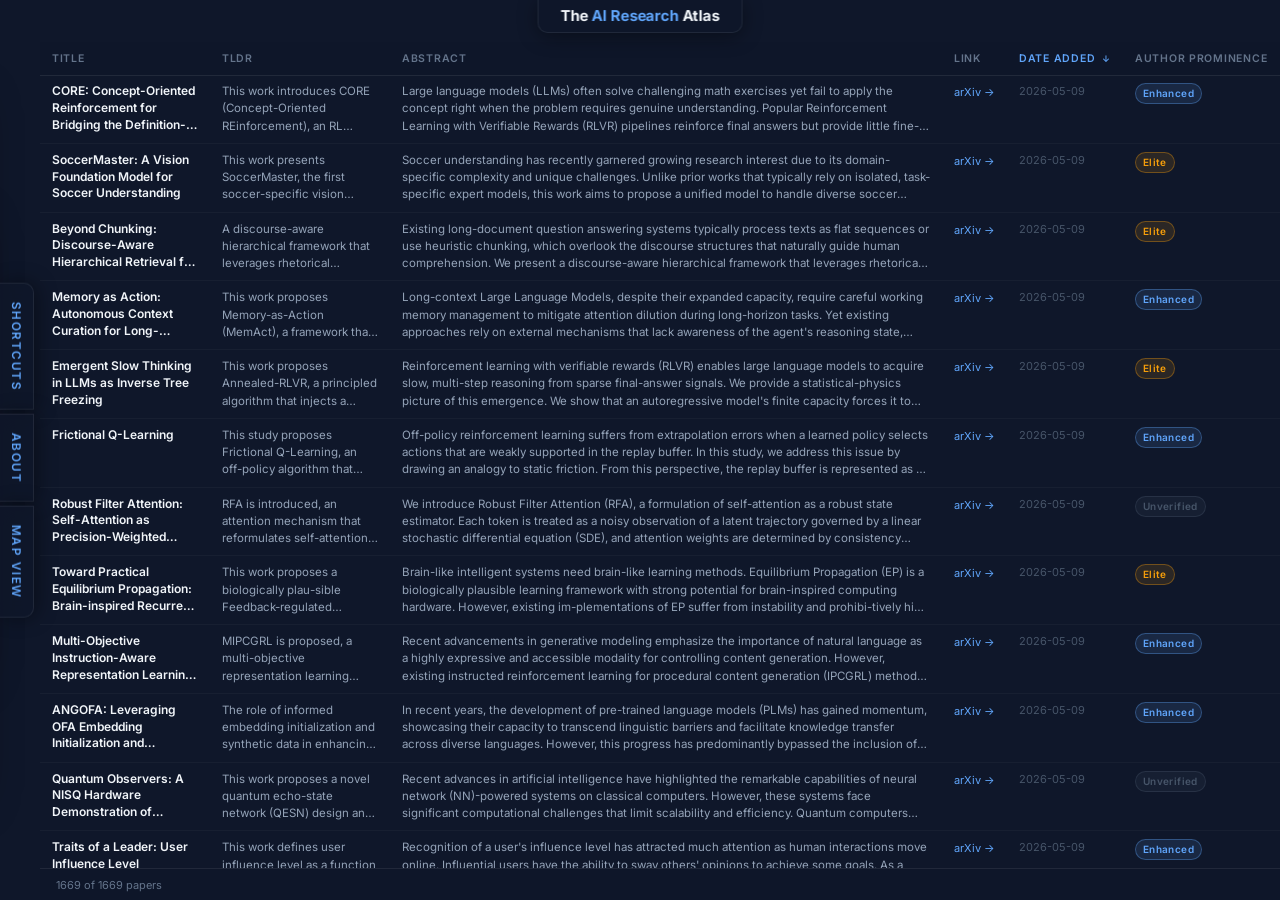
==== grid.html @ c423aacc "Deploying to gh-pages from @ LeeFischman/ai-research-atlas-staging@b71862df0dc58ca55f2f5454bf98591a2" ====
<!DOCTYPE html>
<html lang="en">
<head>
<meta charset="UTF-8">
<meta name="viewport" content="width=device-width,initial-scale=1.0">
<title>AI Research Atlas — Grid View</title>
<!-- Google tag (gtag.js) -->
<script async src="https://www.googletagmanager.com/gtag/js?id=G-6LKWKT8838"></script>
<script>window.dataLayer=window.dataLayer||[];function gtag(){dataLayer.push(arguments);}gtag('js',new Date());gtag('config','G-6LKWKT8838');</script>
<link rel="preconnect" href="https://fonts.googleapis.com">
<link rel="preconnect" href="https://fonts.gstatic.com" crossorigin>
<link href="https://fonts.googleapis.com/css2?family=Inter:wght@400;500;600;700&display=swap" rel="stylesheet">
<style>
  :root {
    --arm-font:'Inter',system-ui,-apple-system,sans-serif;
    --arm-accent:#60a5fa;
    --arm-accent-dim:rgba(96,165,250,0.12);
    --arm-border:rgba(255,255,255,0.08);
    --arm-muted:#94a3b8;
    --arm-bg:rgba(15,23,42,0.92);
    --arm-panel-w:300px;
  }
  *,*::before,*::after { box-sizing:border-box; }
  html,body { margin:0; padding:0; height:100%; background:#0f172a; color:#e2e8f0; font-family:var(--arm-font); }

  /* ── Title bar ─────────────────────────────────────────────────────── */
  #arm-title-bar {
    position:fixed; top:0; left:50%; transform:translateX(-50%);
    z-index:1000000;
    background:rgba(15,23,42,0.92); backdrop-filter:blur(10px); -webkit-backdrop-filter:blur(10px);
    border:1px solid var(--arm-border); border-top:none;
    border-radius:0 0 10px 10px;
    padding:6px 22px;
    font-family:var(--arm-font); font-size:15px; font-weight:700;
    color:#f1f5f9; letter-spacing:-0.01em; line-height:1.3;
    white-space:nowrap; user-select:none;
    box-shadow:0 3px 20px rgba(0,0,0,0.4);
  }
  #arm-title-bar span { color:var(--arm-accent); }

  /* ── Tab strip ─────────────────────────────────────────────────────── */
  #arm-tab-strip {
    position:fixed; left:0; top:50%; transform:translateY(-50%);
    z-index:1000000; display:flex; flex-direction:column; gap:4px;
  }
  .arm-tab {
    display:flex; align-items:center; justify-content:center;
    writing-mode:vertical-rl; text-orientation:mixed;
    background:rgba(15,23,42,0.90); backdrop-filter:blur(10px); -webkit-backdrop-filter:blur(10px);
    color:var(--arm-accent); border:1px solid var(--arm-border); border-left:none;
    padding:18px 9px; cursor:pointer;
    font-family:var(--arm-font); font-weight:600; font-size:12px;
    letter-spacing:0.12em; text-transform:uppercase;
    box-shadow:3px 0 20px rgba(0,0,0,0.4);
    transition:background 0.2s,color 0.2s,box-shadow 0.2s; user-select:none;
  }
  #arm-shortcuts-tab { border-radius:0 10px 0 0; }
  #arm-about-tab     { border-radius:0; }
  #arm-atlas-tab     { border-radius:0 0 10px 0; }
  .arm-tab:hover     { background:rgba(30,41,59,0.95); color:#93c5fd; box-shadow:4px 0 24px rgba(96,165,250,0.2); }
  .arm-tab.arm-active { background:rgba(30,41,59,0.98); color:#93c5fd; }

  /* ── Panel chrome ──────────────────────────────────────────────────── */
  .arm-panel {
    position:fixed; left:0; top:50%;
    transform:translateY(-50%) translateX(-110%);
    z-index:999999; width:var(--arm-panel-w); max-height:88vh;
    display:flex; flex-direction:column;
    background:var(--arm-bg); backdrop-filter:blur(10px); -webkit-backdrop-filter:blur(10px);
    border:1px solid var(--arm-border); border-left:none; border-radius:0 16px 16px 0;
    box-shadow:6px 0 40px rgba(0,0,0,0.6),inset 1px 0 0 rgba(255,255,255,0.04);
    font-family:var(--arm-font); font-size:13px; color:#e2e8f0; line-height:1.65;
    transition:transform 0.32s cubic-bezier(0.4,0,0.2,1); overflow:hidden;
  }
  .arm-panel.arm-open { transform:translateY(-50%) translateX(0); }
  .arm-body { overflow-y:auto; overflow-x:hidden; padding:22px 20px 16px; flex:1; scrollbar-width:thin; scrollbar-color:#334155 transparent; }
  .arm-body::-webkit-scrollbar { width:4px; }
  .arm-body::-webkit-scrollbar-thumb { background:#334155; border-radius:4px; }
  .arm-header { display:flex; justify-content:space-between; align-items:flex-start; margin-bottom:4px; }
  .arm-title  { font-size:15px; font-weight:700; color:#f1f5f9; letter-spacing:-0.01em; line-height:1.3; margin:0; }
  .arm-title span { color:var(--arm-accent); }
  .arm-close  { background:none; border:none; color:var(--arm-muted); cursor:pointer; font-size:17px; line-height:1; padding:2px 4px; border-radius:4px; transition:color 0.15s,background 0.15s; flex-shrink:0; margin-left:8px; }
  .arm-close:hover { color:#f1f5f9; background:rgba(255,255,255,0.07); }
  .arm-byline { font-size:12px; color:var(--arm-muted); margin-bottom:16px; }
  .arm-byline a { color:var(--arm-accent); text-decoration:none; font-weight:500; }
  .arm-byline a:hover { color:#93c5fd; text-decoration:underline; }
  .arm-divider { border:none; border-top:1px solid var(--arm-border); margin:14px 0; }
  .arm-section { font-size:10px; font-weight:600; text-transform:uppercase; letter-spacing:0.1em; color:#475569; margin:0 0 8px; }
  .arm-p { color:#94a3b8; margin:0 0 10px; font-size:12.5px; }
  .arm-p a { color:var(--arm-accent); text-decoration:none; }
  .arm-p a:hover { color:#93c5fd; text-decoration:underline; }
  .arm-book { display:flex; align-items:center; gap:10px; background:rgba(255,255,255,0.03); border:1px solid var(--arm-border); border-radius:8px; padding:10px 12px; text-decoration:none; transition:background 0.2s,border-color 0.2s; margin-bottom:8px; }
  .arm-book:hover { background:rgba(96,165,250,0.07); border-color:rgba(96,165,250,0.3); }
  .arm-book-icon { font-size:22px; flex-shrink:0; }
  .arm-book-text { display:flex; flex-direction:column; }
  .arm-book-title { font-size:12px; font-weight:600; color:#e2e8f0; line-height:1.3; margin-bottom:2px; }
  .arm-book-sub { font-size:11px; color:var(--arm-accent); }
  .arm-footer { padding:10px 20px 14px; border-top:1px solid var(--arm-border); display:flex; align-items:center; gap:7px; flex-shrink:0; }
  .arm-status-dot { width:7px; height:7px; border-radius:50%; background:#22c55e; box-shadow:0 0 6px rgba(34,197,94,0.7); flex-shrink:0; animation:arm-pulse 2.5s ease-in-out infinite; }
  @keyframes arm-pulse { 0%,100%{opacity:1;}50%{opacity:0.35;} }
  .arm-status-text { font-size:11px; color:#475569; font-family:var(--arm-font); }
  .arm-status-text strong { color:#64748b; font-weight:500; }
  .arm-sc-intro { font-size:12.5px; color:#94a3b8; margin:0 0 14px; line-height:1.5; }
  .arm-tile {
    display:flex; align-items:center; gap:11px;
    background:rgba(255,255,255,0.03); border:1px solid var(--arm-border);
    border-radius:8px; padding:10px 12px; text-decoration:none;
    transition:background 0.2s,border-color 0.2s; margin-bottom:7px; cursor:pointer;
  }
  .arm-tile:hover { background:rgba(96,165,250,0.07); border-color:rgba(96,165,250,0.3); }
  .arm-tile:hover .arm-tile-label { color:#e2e8f0; }
  .arm-tile.arm-tile-active { background:rgba(96,165,250,0.12); border-color:rgba(96,165,250,0.4); }
  .arm-tile.arm-tile-active .arm-tile-label { color:#93c5fd; }
  .arm-tile-icon { flex-shrink:0; width:18px; height:18px; color:#64748b; display:flex; align-items:center; justify-content:center; }
  .arm-tile-text { display:flex; flex-direction:column; gap:1px; }
  .arm-tile-label { font-size:12px; font-weight:600; color:#cbd5e1; line-height:1.3; transition:color 0.15s; }
  .arm-tile-sub   { font-size:11px; color:#64748b; line-height:1.3; }

  /* ── Filter popup ──────────────────────────────────────────────────── */
  #arm-filter-popup {
    position:fixed;
    z-index:1000001;
    background:rgba(15,23,42,0.97); backdrop-filter:blur(12px); -webkit-backdrop-filter:blur(12px);
    border:1px solid var(--arm-border); border-radius:12px;
    padding:14px 16px 10px; min-width:210px;
    box-shadow:4px 8px 32px rgba(0,0,0,0.7);
    font-family:var(--arm-font);
    display:none;
    transition:none;
  }
  #arm-filter-popup .fp-title {
    font-size:10px; font-weight:600; text-transform:uppercase;
    letter-spacing:0.09em; color:#475569; margin-bottom:10px;
    padding-right:20px;
  }
  .fp-close {
    position:absolute; top:8px; right:10px;
    background:none; border:none; color:#475569; cursor:pointer;
    font-size:16px; padding:2px 4px; line-height:1; border-radius:4px;
    transition:color 0.15s;
  }
  .fp-close:hover { color:#94a3b8; }
  .fp-btn {
    display:block; width:100%; text-align:left;
    background:rgba(255,255,255,0.04); border:1px solid var(--arm-border);
    border-radius:6px; padding:7px 10px; margin-bottom:5px;
    color:#cbd5e1; font-size:12px; font-weight:500; cursor:pointer;
    font-family:var(--arm-font); transition:background 0.15s,border-color 0.15s;
  }
  .fp-btn:hover { background:rgba(96,165,250,0.10); border-color:rgba(96,165,250,0.3); color:#e2e8f0; }
  .fp-btn.fp-active { background:rgba(96,165,250,0.15); border-color:rgba(96,165,250,0.5); color:#93c5fd; }
  .fp-clear { color:#475569; border-color:rgba(71,85,105,0.25); margin-top:8px; font-size:11px; }
  .fp-clear:hover { color:#94a3b8; background:rgba(255,255,255,0.04); }

  /* ── Grid / table ──────────────────────────────────────────────────── */
  #grid-wrap {
    position:fixed; top:42px; left:40px; right:0; bottom:32px;
    overflow:auto;
    scrollbar-width:thin; scrollbar-color:#334155 transparent;
  }
  #grid-wrap::-webkit-scrollbar { width:6px; height:6px; }
  #grid-wrap::-webkit-scrollbar-thumb { background:#334155; border-radius:4px; }

  #grid-table { width:100%; border-collapse:collapse; font-size:12px; color:#cbd5e1; }

  #grid-table thead tr {
    background:rgba(15,23,42,0.99);
    position:sticky; top:0; z-index:10;
    box-shadow:0 1px 0 var(--arm-border);
  }
  #grid-table th {
    padding:10px 12px; text-align:left;
    font-size:10.5px; font-weight:600; text-transform:uppercase; letter-spacing:0.07em;
    color:#64748b; white-space:nowrap; user-select:none; cursor:pointer;
    transition:color 0.15s;
  }
  #grid-table th:hover { color:#94a3b8; }
  #grid-table th.sort-active { color:var(--arm-accent); }
  .sort-arrow { margin-left:3px; font-size:9px; }

  #grid-table td {
    padding:8px 12px; border-bottom:1px solid rgba(255,255,255,0.035);
    vertical-align:top; line-height:1.5;
  }
  #grid-table tr:hover td { background:rgba(255,255,255,0.018); }

  .col-title      { width:18%; min-width:150px; }
  .col-tldr       { width:15%; min-width:110px; }
  .col-abstract   { width:16%; min-width:120px; }
  .col-url        { width:5%;  min-width:56px;  }
  .col-date       { width:7%;  min-width:82px;  }
  .col-prominence { width:8%;  min-width:88px;  }
  .col-count      { width:7%;  min-width:78px;  }
  .col-citation   { width:9%;  min-width:96px;  }
  .col-secondary  { width:11%; min-width:100px; }

  .cell-title { color:#f1f5f9; font-weight:600; font-size:12px; text-decoration:none; display:block; line-height:1.4; }
  .cell-title:hover { color:var(--arm-accent); text-decoration:underline; }

  .cell-clamp { display:-webkit-box; -webkit-box-orient:vertical; -webkit-line-clamp:3; overflow:hidden; }
  .cell-tldr     { font-size:11.5px; color:#94a3b8; display:-webkit-box; -webkit-box-orient:vertical; -webkit-line-clamp:3; overflow:hidden; cursor:pointer; }
  .cell-tldr.expanded    { display:block; }
  .cell-abstract { font-size:11.5px; color:#94a3b8; display:-webkit-box; -webkit-box-orient:vertical; -webkit-line-clamp:3; overflow:hidden; cursor:pointer; }
  .cell-abstract.expanded { display:block; }

  .cell-url a { font-size:11px; color:var(--arm-accent); text-decoration:none; white-space:nowrap; }
  .cell-url a:hover { text-decoration:underline; }

  .cell-date { font-size:11px; color:#475569; white-space:nowrap; }

  /* ── Column resize handle ───────────────────────────────────────── */
  #grid-table th { position:relative; }
  .col-rh {
    position:absolute; top:0; right:0; width:5px; height:100%;
    cursor:col-resize; user-select:none; background:transparent; z-index:1;
  }
  .col-rh:hover, .col-rh.rh-active { background:rgba(96,165,250,0.35); }

  /* ── Shared badge base ──────────────────────────────────────────── */
  .badge {
    display:inline-block; font-size:10px; font-weight:600;
    letter-spacing:0.04em; padding:2px 7px; border-radius:99px; border:1px solid;
    white-space:nowrap;
  }

  /* Prominence (author tier) */
  .badge-elite      { color:#f59e0b; background:rgba(245,158,11,0.12); border-color:rgba(245,158,11,0.35); }
  .badge-enhanced   { color:#60a5fa; background:rgba(96,165,250,0.12); border-color:rgba(96,165,250,0.35); }
  .badge-emerging   { color:#4ade80; background:rgba(74,222,128,0.10); border-color:rgba(74,222,128,0.30); }
  .badge-unverified { color:#475569; background:rgba(71,85,105,0.15);  border-color:rgba(71,85,105,0.35); }

  /* Author count — Fibonacci red→yellow→green, widths grow with Fibonacci */
  .badge-count-1  { color:#ef4444; background:rgba(239,68,68,0.12);   border-color:rgba(239,68,68,0.35);  min-width:22px; text-align:center; }
  .badge-count-2  { color:#f97316; background:rgba(249,115,22,0.12);  border-color:rgba(249,115,22,0.35); min-width:22px; text-align:center; }
  .badge-count-3  { color:#fb923c; background:rgba(251,146,60,0.12);  border-color:rgba(251,146,60,0.35); min-width:28px; text-align:center; }
  .badge-count-5  { color:#f59e0b; background:rgba(245,158,11,0.12);  border-color:rgba(245,158,11,0.35); min-width:34px; text-align:center; }
  .badge-count-8  { color:#eab308; background:rgba(234,179,8,0.12);   border-color:rgba(234,179,8,0.35);  min-width:42px; text-align:center; }
  .badge-count-13 { color:#84cc16; background:rgba(132,204,22,0.12);  border-color:rgba(132,204,22,0.35); min-width:54px; text-align:center; }
  .badge-count-21 { color:#22c55e; background:rgba(34,197,94,0.12);   border-color:rgba(34,197,94,0.35);  min-width:66px; text-align:center; }
  .badge-count-21p{ color:#10b981; background:rgba(16,185,129,0.12);  border-color:rgba(16,185,129,0.35); min-width:78px; text-align:center; }

  /* Citation impact */
  .badge-uncited        { color:#475569; background:rgba(71,85,105,0.15);   border-color:rgba(71,85,105,0.35); }
  .badge-cited          { color:#facc15; background:rgba(250,204,21,0.12);  border-color:rgba(250,204,21,0.35); }
  .badge-highly-cited   { color:#f97316; background:rgba(249,115,22,0.12); border-color:rgba(249,115,22,0.35); }
  .badge-vhc            { color:#ef4444; background:rgba(239,68,68,0.12);   border-color:rgba(239,68,68,0.35); }

  /* Secondary topic tags */
  .badge-secondary-tag {
    display:inline-block; font-size:10px; font-weight:500;
    padding:2px 6px; border-radius:4px; border:1px solid;
    color:#818cf8; background:rgba(129,140,248,0.10);
    border-color:rgba(129,140,248,0.30); white-space:nowrap;
    margin:1px 2px 1px 0; cursor:pointer; transition:background 0.15s,border-color 0.15s;
  }
  .badge-secondary-tag:hover { background:rgba(129,140,248,0.22); border-color:rgba(129,140,248,0.5); }

  /* ── Status bar ────────────────────────────────────────────────────── */
  #grid-status-bar {
    position:fixed; bottom:0; left:40px; right:0; height:32px;
    background:rgba(15,23,42,0.97); border-top:1px solid var(--arm-border);
    display:flex; align-items:center; padding:0 16px; gap:14px;
    font-size:11px; color:#475569; z-index:100;
  }
  #grid-count { color:#64748b; }
  #active-filter-label { color:var(--arm-accent); font-weight:500; }
  #clear-filter-btn {
    background:none; border:none; color:#475569; cursor:pointer;
    font-size:11px; font-family:var(--arm-font); padding:0;
    text-decoration:underline; transition:color 0.15s;
  }
  #clear-filter-btn:hover { color:#94a3b8; }

  /* ── Loading ───────────────────────────────────────────────────────── */
  #grid-loading {
    position:fixed; top:50%; left:50%; transform:translate(-50%,-50%);
    text-align:center; color:#475569; font-size:13px;
  }
  #grid-error { color:#ef4444; }
</style>
</head>
<body>

<!-- ── Title bar ──────────────────────────────────────────────────── -->
<div id="arm-title-bar">The <span>AI Research</span> Atlas</div>

<!-- ── Tab strip ──────────────────────────────────────────────────── -->
<div id="arm-tab-strip">
  <button id="arm-shortcuts-tab" class="arm-tab"
    onclick="armToggle('arm-shortcuts-panel','arm-shortcuts-tab','arm-about-tab')"
    aria-label="Open Shortcuts panel">Shortcuts</button>
  <button id="arm-about-tab" class="arm-tab"
    onclick="armToggle('arm-about-panel','arm-about-tab','arm-shortcuts-tab')"
    aria-label="Open About panel">About</button>
  <button id="arm-atlas-tab" class="arm-tab"
    onclick="window.location.href='index.html'"
    aria-label="Return to Map View">Map View</button>
</div>

<!-- ══════════════════════════════════════════════════════════════════
     SHORTCUTS PANEL
═══════════════════════════════════════════════════════════════════ -->
<div id="arm-shortcuts-panel" class="arm-panel" role="complementary" aria-label="Shortcuts">
  <div class="arm-body">
    <div class="arm-header">
      <p class="arm-title"><span>Shortcuts</span></p>
      <button class="arm-close" onclick="armClose('arm-shortcuts-panel','arm-shortcuts-tab')" aria-label="Close">&#x2715;</button>
    </div>
    <p class="arm-sc-intro">Click a tile to filter papers by</p>

    <a class="arm-tile" href="javascript:void(0)" id="tile-Prominence"
       onclick="armShowFilterOptions('Prominence','Author prominence',this)">
      <span class="arm-tile-icon"><svg viewBox="0 0 18 18" fill="none" stroke="currentColor" stroke-width="1.6" stroke-linecap="round" stroke-linejoin="round"><polygon points="9,2 11.1,6.6 16.2,7.3 12.6,10.7 13.5,15.8 9,13.4 4.5,15.8 5.4,10.7 1.8,7.3 6.9,6.6"/></svg></span>
      <span class="arm-tile-text"><span class="arm-tile-label">Author prominence</span><span class="arm-tile-sub">Elite · Enhanced · Emerging · Unverified</span></span>
    </a>

    <a class="arm-tile" href="javascript:void(0)" id="tile-author_count"
       onclick="armShowFilterOptions('author_count','Author count',this)">
      <span class="arm-tile-icon"><svg viewBox="0 0 18 18" fill="none" stroke="currentColor" stroke-width="1.6" stroke-linecap="round" stroke-linejoin="round"><circle cx="6.5" cy="6" r="2.5"/><path d="M1 16c0-3.3 2.5-5 5.5-5"/><circle cx="13" cy="6" r="2.5"/><path d="M17 16c0-3.3-2.5-5-5.5-5"/><path d="M10 16c0-2.8-1.8-4.5-4-4.5"/></svg></span>
      <span class="arm-tile-text"><span class="arm-tile-label">Author count</span><span class="arm-tile-sub">1 · 2 · 3 · 5 · 8 · 13 · 21 · 34+</span></span>
    </a>

    <a class="arm-tile" href="javascript:void(0)" id="tile-CitationTier"
       onclick="armShowFilterOptions('CitationTier','Citation impact',this)">
      <span class="arm-tile-icon"><svg viewBox="0 0 18 18" fill="none" stroke="currentColor" stroke-width="1.6" stroke-linecap="round" stroke-linejoin="round"><polyline points="2,13 6,8 10,10 16,4"/><polyline points="12,4 16,4 16,8"/></svg></span>
      <span class="arm-tile-text"><span class="arm-tile-label">Citation impact</span><span class="arm-tile-sub">Very Highly Cited · Highly Cited · Cited</span></span>
    </a>

    <a class="arm-tile" href="javascript:void(0)" id="tile-recency"
       onclick="armShowFilterOptions('recency','Recency',this)">
      <span class="arm-tile-icon"><svg viewBox="0 0 18 18" fill="none" stroke="currentColor" stroke-width="1.6" stroke-linecap="round" stroke-linejoin="round"><circle cx="9" cy="9" r="7"/><polyline points="9,5 9,9 12,11"/></svg></span>
      <span class="arm-tile-text"><span class="arm-tile-label">Recency</span><span class="arm-tile-sub">Today · Yesterday · Earlier</span></span>
    </a>

    <a class="arm-tile" href="javascript:void(0)" id="tile-secondary_tags"
       onclick="armShowFilterOptions('secondary_tags','Also In',this)">
      <span class="arm-tile-icon"><svg viewBox="0 0 18 18" fill="none" stroke="currentColor" stroke-width="1.6" stroke-linecap="round" stroke-linejoin="round"><path d="M3 9h12M9 3v12"/><circle cx="9" cy="9" r="7"/></svg></span>
      <span class="arm-tile-text"><span class="arm-tile-label">Also In</span><span class="arm-tile-sub">Secondary topic tags</span></span>
    </a>

  </div>
  <div class="arm-footer">
    <div class="arm-status-dot"></div>
    <span class="arm-status-text">Last updated <strong>May 09, 2026 UTC</strong></span>
  </div>
</div>

<!-- ══════════════════════════════════════════════════════════════════
     ABOUT PANEL
═══════════════════════════════════════════════════════════════════ -->
<div id="arm-about-panel" class="arm-panel" role="complementary" aria-label="About this atlas">
  <div class="arm-body">
    <div class="arm-header">
      <p class="arm-title">The <span>AI Research</span> Atlas</p>
      <button class="arm-close" onclick="armClose('arm-about-panel','arm-about-tab')" aria-label="Close panel">&#x2715;</button>
    </div>
    <div class="arm-byline">By <a href="https://www.linkedin.com/in/lee-fischman/" target="_blank" rel="noopener">Lee Fischman</a></div>

    <p class="arm-p">A live semantic map of recent AI research from arXiv (cs.AI), rebuilt every day across a rolling 14-day window. Each point is a paper. Groups are determined by Claude Haiku based on shared research methodology and problem formulation.</p>
    <p class="arm-p"><a href="https://github.com/LeeFischman/AI-research-atlas" target="_blank" rel="noopener">More...</a></p>

    <hr class="arm-divider">

    <p class="arm-section">How to use</p>
    <p class="arm-p">Sort columns by clicking their headers. Use the Shortcuts panel to filter by author prominence, citation impact, or recency. Click a row&#x2019;s abstract cell to expand it. Click a paper title to open it on arXiv.</p>

    <hr class="arm-divider">

    <p class="arm-section">Books by the author</p>
    <a class="arm-book" href="https://www.amazon.com/dp/B0GMVH6P2W" target="_blank" rel="noopener">
      <span class="arm-book-icon">&#x1F4D8;</span>
      <span class="arm-book-text"><span class="arm-book-title">Building Deep Learning Products</span><span class="arm-book-sub">Available on Amazon &#x2192;</span></span>
    </a>
    <p class="arm-p" style="margin-top:4px;"><a href="https://donate.stripe.com/6oU5kD9sE17y87J3gI1ck00" target="_blank" rel="noopener">Buy me a bagel &#x1F96F;</a></p>

    <hr class="arm-divider">

    <p class="arm-section">Powered by</p>
    <p class="arm-p"><a href="https://apple.github.io/embedding-atlas/" target="_blank" rel="noopener">Apple Embedding Atlas</a>, <a href="https://openalex.org" target="_blank" rel="noopener">OpenAlex</a>, <a href="https://www.semanticscholar.org" target="_blank" rel="noopener">Semantic Scholar</a>, and <a href="https://allenai.org/blog/specter2-adapting-scientific-document-embeddings-to-multiple-fields-and-task-formats-c95686c06567" target="_blank" rel="noopener">SPECTER2</a></p>
  </div>
  <div class="arm-footer">
    <div class="arm-status-dot"></div>
    <span class="arm-status-text">Last updated <strong>May 09, 2026 UTC</strong></span>
  </div>
</div>

<!-- ── Filter popup (upper left, below title bar) ─────────────────── -->
<div id="arm-filter-popup">
  <button class="fp-close" onclick="hideFilterPopup()" aria-label="Close filter popup">&#x2715;</button>
  <div class="fp-title" id="fp-title"></div>
  <div id="fp-options"></div>
  <button class="fp-btn fp-clear" onclick="clearFilter()">&#x2715;&nbsp; Clear filter / Show all</button>
</div>

<!-- ── Loading indicator ──────────────────────────────────────────── -->
<div id="grid-loading">Loading papers&#x2026;</div>

<!-- ── Grid ──────────────────────────────────────────────────────── -->
<div id="grid-wrap" style="display:none">
  <table id="grid-table">
    <thead>
      <tr>
        <th class="col-title"      onclick="setSort('title')">
          Title <span class="sort-arrow" id="sa-title"></span></th>
        <th class="col-tldr"       onclick="setSort('ss_tldr')">
          TLDR <span class="sort-arrow" id="sa-ss_tldr"></span></th>
        <th class="col-abstract"   onclick="setSort('abstract')">
          Abstract <span class="sort-arrow" id="sa-abstract"></span></th>
        <th class="col-url"        onclick="setSort('url')">
          Link <span class="sort-arrow" id="sa-url"></span></th>
        <th class="col-date"       onclick="setSort('date_added')">
          Date Added <span class="sort-arrow" id="sa-date_added"></span></th>
        <th class="col-prominence" onclick="setSort('Prominence')">
          Author Prominence <span class="sort-arrow" id="sa-Prominence"></span></th>
        <th class="col-count"      onclick="setSort('author_count')">
          Author Count <span class="sort-arrow" id="sa-author_count"></span></th>
        <th class="col-citation"   onclick="setSort('CitationTier')">
          Citation Impact <span class="sort-arrow" id="sa-CitationTier"></span></th>
        <th class="col-secondary"  title="Secondary topic tags — click a chip to filter">
          Also In</th>
      </tr>
    </thead>
    <tbody id="grid-tbody"></tbody>
  </table>
</div>

<!-- ── Status bar ─────────────────────────────────────────────────── -->
<div id="grid-status-bar">
  <span id="grid-count"></span>
  <span id="active-filter-label"></span>
  <button id="clear-filter-btn" onclick="clearFilter()" style="display:none">Clear filter</button>
</div>

<script>
(function () {
  'use strict';

  var papers    = [];
  var sortCol   = 'date_added';
  var sortDir   = -1;            // -1 = descending, 1 = ascending
  var activeFilter = null;       // {col, value, label} | null

  // ── Panel toggle (same logic as main Atlas) ───────────────────────
  function armToggle(panelId, tabId, hideTabId) {
    var panel  = document.getElementById(panelId);
    var isOpen = panel.classList.contains('arm-open');
    document.querySelectorAll('.arm-panel').forEach(function (p) { p.classList.remove('arm-open'); });
    document.querySelectorAll('.arm-tab').forEach(function (t) { t.classList.remove('arm-active'); t.style.display = ''; });
    if (!isOpen) {
      panel.classList.add('arm-open');
      document.getElementById(tabId).classList.add('arm-active');
      if (hideTabId) document.getElementById(hideTabId).style.display = 'none';
    }
  }
  function armClose(panelId, tabId) {
    document.getElementById(panelId).classList.remove('arm-open');
    document.getElementById(tabId).classList.remove('arm-active');
    document.querySelectorAll('.arm-tab').forEach(function (t) { t.style.display = ''; });
  }
  // Expose to inline onclick attributes
  window.armToggle = armToggle;
  window.armClose  = armClose;

  // ── Filter popup ──────────────────────────────────────────────────
  // Fixed Fibonacci "or more" thresholds for author count filter
  var FIB_COUNT = [1, 2, 3, 5, 8, 13, 21, 34];

  function armShowFilterOptions(col, label, tileEl) {
    var values, isGte = false;

    if (col === 'author_count') {
      // Fixed Fibonacci "or more" buckets — always shown regardless of data
      isGte = true;
      values = FIB_COUNT.map(String);
    } else if (col === 'secondary_tags') {
      // Flatten all tag arrays and collect unique values
      var tagSeen = Object.create(null);
      papers.forEach(function (p) {
        var tags = Array.isArray(p.secondary_tags) ? p.secondary_tags : [];
        tags.forEach(function (t) { if (t) tagSeen[t] = true; });
      });
      values = Object.keys(tagSeen).sort();
    } else {
      // Gather distinct non-empty values from data
      var seen = Object.create(null);
      papers.forEach(function (p) {
        var v = p[col];
        if (v !== null && v !== undefined && v !== '') seen[String(v)] = true;
      });
      var tierOrder = {
        'Elite': 0, 'Enhanced': 1, 'Emerging': 2, 'Unverified': 3,
        'Very Highly Cited': 0, 'Highly Cited': 1, 'Cited': 2, 'Uncited': 3,
        'Today': 0, 'Yesterday': 1, 'Earlier': 2,
      };
      values = Object.keys(seen).sort(function (a, b) {
        var oa = tierOrder[a], ob = tierOrder[b];
        if (oa !== undefined && ob !== undefined) return oa - ob;
        var na = parseFloat(a), nb = parseFloat(b);
        if (!isNaN(na) && !isNaN(nb)) return na - nb;
        return a.localeCompare(b);
      });
    }

    document.getElementById('fp-title').textContent = 'Filter by ' + label;
    var opts = document.getElementById('fp-options');
    opts.innerHTML = '';
    values.forEach(function (v) {
      var isActive = activeFilter && activeFilter.col === col &&
                     activeFilter.value === v && activeFilter.gte === isGte;
      var btn = document.createElement('button');
      btn.className = 'fp-btn' + (isActive ? ' fp-active' : '');
      btn.textContent = isGte ? (v + ' or more') : v;
      btn.onclick = function () {
        applyFilter(col, v, isGte ? (label + ': ' + v + ' or more') : (label + ': ' + v), isGte);
      };
      opts.appendChild(btn);
    });

    // Position popup to the right of the shortcuts panel, vertically near the tile
    var popup = document.getElementById('arm-filter-popup');
    popup.style.display = 'block';
    var panelEl = document.getElementById('arm-shortcuts-panel');
    var panelRect = panelEl.getBoundingClientRect();
    var tileRect  = tileEl  ? tileEl.getBoundingClientRect() : panelRect;
    var left = panelRect.right + 10;
    var top  = tileRect.top;
    if (left + 220 > window.innerWidth) left = Math.max(8, window.innerWidth - 228);
    popup.style.left = left + 'px';
    popup.style.top  = top  + 'px';
    requestAnimationFrame(function () {
      var maxTop = window.innerHeight - popup.offsetHeight - 8;
      if (parseFloat(popup.style.top) > maxTop) {
        popup.style.top = Math.max(8, maxTop) + 'px';
      }
    });

    document.querySelectorAll('.arm-tile').forEach(function (t) { t.classList.remove('arm-tile-active'); });
    if (tileEl) tileEl.classList.add('arm-tile-active');
  }
  window.armShowFilterOptions = armShowFilterOptions;

  function hideFilterPopup() {
    document.getElementById('arm-filter-popup').style.display = 'none';
  }
  window.hideFilterPopup = hideFilterPopup;

  // Close popup when clicking outside it (but not on a tile)
  document.addEventListener('click', function (e) {
    var popup = document.getElementById('arm-filter-popup');
    if (popup.style.display === 'none') return;
    if (popup.contains(e.target)) return;
    if (e.target.closest && e.target.closest('.arm-tile')) return;
    hideFilterPopup();
    document.querySelectorAll('.arm-tile').forEach(function (t) { t.classList.remove('arm-tile-active'); });
  }, true);

  function applyFilter(col, value, label, gte) {
    activeFilter = { col: col, value: value, label: label, gte: !!gte };
    hideFilterPopup();
    render();
  }

  function clearFilter() {
    activeFilter = null;
    document.querySelectorAll('.arm-tile').forEach(function (t) { t.classList.remove('arm-tile-active'); });
    hideFilterPopup();
    render();
  }
  window.clearFilter = clearFilter;

  // ── Sort ──────────────────────────────────────────────────────────
  function setSort(col) {
    if (sortCol === col) {
      sortDir = -sortDir;
    } else {
      sortCol = col;
      sortDir = (col === 'date_added') ? -1 : 1;
    }
    renderHeaders();
    render();
  }
  window.setSort = setSort;

  // ── Data helpers ──────────────────────────────────────────────────
  // Map CitationTier string → numeric rank for sorting
  var citationRank = { 'Very Highly Cited': 3, 'Highly Cited': 2, 'Cited': 1, 'Uncited': 0 };
  var prominenceRank = { 'Elite': 3, 'Enhanced': 2, 'Emerging': 1, 'Unverified': 0 };

  function getFilteredSorted() {
    var rows = papers.slice();
    if (activeFilter) {
      var fc = activeFilter.col, fv = activeFilter.value;
      if (activeFilter.gte) {
        var threshold = Number(fv);
        rows = rows.filter(function (p) { return (p[fc] || 0) >= threshold; });
      } else if (fc === 'secondary_tags') {
        // Array-contains filter: keep papers where the tag appears in secondary_tags
        rows = rows.filter(function (p) {
          var tags = Array.isArray(p.secondary_tags) ? p.secondary_tags : [];
          return tags.indexOf(fv) !== -1;
        });
      } else {
        rows = rows.filter(function (p) {
          var pv = p[fc];
          if (fc === 'CitationTier') pv = pv || 'Uncited';
          return String(pv == null ? '' : pv) === fv;
        });
      }
    }
    rows.sort(function (a, b) {
      var av, bv;
      if (sortCol === 'CitationTier') {
        av = citationRank[a.CitationTier] != null ? citationRank[a.CitationTier] : -1;
        bv = citationRank[b.CitationTier] != null ? citationRank[b.CitationTier] : -1;
        return sortDir * (av - bv);
      }
      if (sortCol === 'Prominence') {
        av = prominenceRank[a.Prominence] != null ? prominenceRank[a.Prominence] : -1;
        bv = prominenceRank[b.Prominence] != null ? prominenceRank[b.Prominence] : -1;
        return sortDir * (av - bv);
      }
      av = a[sortCol]; bv = b[sortCol];
      if (av == null) av = ''; if (bv == null) bv = '';
      if (typeof av === 'number' && typeof bv === 'number') return sortDir * (av - bv);
      return sortDir * String(av).localeCompare(String(bv));
    });
    return rows;
  }

  // ── Badge helpers ─────────────────────────────────────────────────
  function prominenceBadge(tier) {
    if (!tier) return '—';
    var map = {
      'Elite':      'badge-elite',
      'Enhanced':   'badge-enhanced',
      'Emerging':   'badge-emerging',
      'Unverified': 'badge-unverified',
    };
    var cls = map[tier];
    return cls ? '<span class="badge ' + cls + '">' + tier + '</span>' : tier;
  }

  function authorCountBadge(n) {
    var count = parseInt(n, 10);
    if (isNaN(count)) return '—';
    var cls, label;
    if      (count === 1)  { cls = 'badge-count-1';   label = '1'; }
    else if (count === 2)  { cls = 'badge-count-2';   label = '2'; }
    else if (count === 3)  { cls = 'badge-count-3';   label = '3'; }
    else if (count <= 5)   { cls = 'badge-count-5';   label = count; }
    else if (count <= 8)   { cls = 'badge-count-8';   label = count; }
    else if (count <= 13)  { cls = 'badge-count-13';  label = count; }
    else if (count <= 21)  { cls = 'badge-count-21';  label = count; }
    else                   { cls = 'badge-count-21p'; label = count + '+'; }
    return '<span class="badge ' + cls + '">' + label + '</span>';
  }

  function citationBadge(tier) {
    var t = tier || 'Uncited';
    var map = {
      'Very Highly Cited': ['badge-vhc',          'Very Highly Cited'],
      'Highly Cited':      ['badge-highly-cited',  'Highly Cited'],
      'Cited':             ['badge-cited',          'Cited'],
      'Uncited':           ['badge-uncited',        'Uncited'],
    };
    var entry = map[t] || map['Uncited'];
    return '<span class="badge ' + entry[0] + '">' + entry[1] + '</span>';
  }

  function td(content, className) {
    var el = document.createElement('td');
    if (className) el.className = className;
    if (typeof content === 'string') el.innerHTML = content;
    else el.appendChild(content);
    return el;
  }

  // ── Render table ──────────────────────────────────────────────────
  function render() {
    var rows  = getFilteredSorted();
    var tbody = document.getElementById('grid-tbody');
    tbody.innerHTML = '';

    rows.forEach(function (p) {
      var tr = document.createElement('tr');

      // Title (link)
      var titleA = document.createElement('a');
      titleA.className = 'cell-title cell-clamp';
      titleA.textContent = p.title || '—';
      titleA.href   = p.url || '#';
      titleA.target = '_blank';
      titleA.rel    = 'noopener';
      tr.appendChild(td(titleA));

      // TLDR (click to expand, same as abstract)
      var tldrDiv = document.createElement('div');
      tldrDiv.className = 'cell-tldr';
      tldrDiv.textContent = p.ss_tldr || '—';
      tldrDiv.title = 'Click to expand';
      tldrDiv.onclick = function () { tldrDiv.classList.toggle('expanded'); };
      tr.appendChild(td(tldrDiv));

      // Abstract (click to expand)
      var absDiv = document.createElement('div');
      absDiv.className = 'cell-abstract';
      absDiv.textContent = p.abstract || '—';
      absDiv.title = 'Click to expand';
      absDiv.onclick = function () { absDiv.classList.toggle('expanded'); };
      tr.appendChild(td(absDiv));

      // URL
      var urlTd = document.createElement('td');
      urlTd.className = 'cell-url';
      if (p.url) {
        var urlA = document.createElement('a');
        urlA.href = p.url; urlA.target = '_blank'; urlA.rel = 'noopener';
        urlA.textContent = 'arXiv →';
        urlTd.appendChild(urlA);
      } else {
        urlTd.textContent = '—';
      }
      tr.appendChild(urlTd);

      // Date added
      var dateTd = document.createElement('td');
      dateTd.className = 'cell-date';
      dateTd.textContent = (p.date_added || '').substring(0, 10) || '—';
      tr.appendChild(dateTd);

      // Author Prominence (badge)
      var promTd = document.createElement('td');
      promTd.innerHTML = prominenceBadge(p.Prominence);
      tr.appendChild(promTd);

      // Author Count (Fibonacci badge)
      var countTd = document.createElement('td');
      countTd.innerHTML = authorCountBadge(p.author_count);
      tr.appendChild(countTd);

      // Citation Impact (badge)
      var citTd = document.createElement('td');
      citTd.innerHTML = citationBadge(p.CitationTier);
      tr.appendChild(citTd);

      // Also In — secondary topic tags (clickable chips filter by tag)
      var secTd = document.createElement('td');
      var tags = Array.isArray(p.secondary_tags) ? p.secondary_tags : [];
      if (tags.length === 0) {
        secTd.textContent = '';
      } else {
        tags.forEach(function (tag) {
          var chip = document.createElement('span');
          chip.className = 'badge-secondary-tag';
          chip.textContent = tag;
          chip.title = 'Filter by: ' + tag;
          chip.onclick = function (e) {
            e.stopPropagation();
            applyFilter('secondary_tags', tag, 'Also In: ' + tag, false);
          };
          secTd.appendChild(chip);
        });
      }
      tr.appendChild(secTd);

      tbody.appendChild(tr);
    });

    // Status bar
    var countEl  = document.getElementById('grid-count');
    var labelEl  = document.getElementById('active-filter-label');
    var clearBtn = document.getElementById('clear-filter-btn');
    countEl.textContent = rows.length + ' of ' + papers.length + ' papers';
    if (activeFilter) {
      labelEl.textContent    = activeFilter.label;
      clearBtn.style.display = '';
    } else {
      labelEl.textContent    = '';
      clearBtn.style.display = 'none';
    }
  }

  // ── Render sort header indicators ─────────────────────────────────
  function renderHeaders() {
    var cols = ['title', 'ss_tldr', 'abstract', 'url', 'date_added', 'Prominence', 'author_count', 'CitationTier'];
    cols.forEach(function (c) {
      var el = document.getElementById('sa-' + c);
      if (!el) return;
      el.textContent = sortCol === c ? (sortDir === 1 ? '↑' : '↓') : '';
    });
    document.querySelectorAll('#grid-table th').forEach(function (th) { th.classList.remove('sort-active'); });
    var idx = {
      'title': 0, 'ss_tldr': 1, 'abstract': 2, 'url': 3,
      'date_added': 4, 'Prominence': 5, 'author_count': 6, 'CitationTier': 7
      // col 8 (Also In / secondary_tags) is not sortable
    }[sortCol];
    if (idx !== undefined) {
      var ths = document.querySelectorAll('#grid-table th');
      if (ths[idx]) ths[idx].classList.add('sort-active');
    }
  }

  // ── Column resize ─────────────────────────────────────────────────
  function initColResize() {
    var ths = document.querySelectorAll('#grid-table th');
    ths.forEach(function (th) {
      var handle = document.createElement('div');
      handle.className = 'col-rh';
      th.appendChild(handle);
      var startX, startW;
      handle.addEventListener('mousedown', function (e) {
        e.preventDefault();
        startX = e.clientX;
        startW = th.offsetWidth;
        handle.classList.add('rh-active');
        function onMove(e) {
          var w = Math.max(40, startW + (e.clientX - startX));
          th.style.width = w + 'px';
          th.style.minWidth = w + 'px';
        }
        function onUp() {
          handle.classList.remove('rh-active');
          document.removeEventListener('mousemove', onMove);
          document.removeEventListener('mouseup', onUp);
        }
        document.addEventListener('mousemove', onMove);
        document.addEventListener('mouseup', onUp);
      });
    });
  }

  // ── Bootstrap ─────────────────────────────────────────────────────
  fetch('data/papers.json')
    .then(function (r) {
      if (!r.ok) throw new Error('HTTP ' + r.status);
      return r.json();
    })
    .then(function (data) {
      papers = data;
      document.getElementById('grid-loading').style.display = 'none';
      document.getElementById('grid-wrap').style.display    = '';
      renderHeaders();
      render();
      initColResize();
    })
    .catch(function (e) {
      var el = document.getElementById('grid-loading');
      el.innerHTML = '<span id="grid-error">Failed to load papers.json: ' + e.message + '</span>';
    });

})();
</script>
</body>
</html>
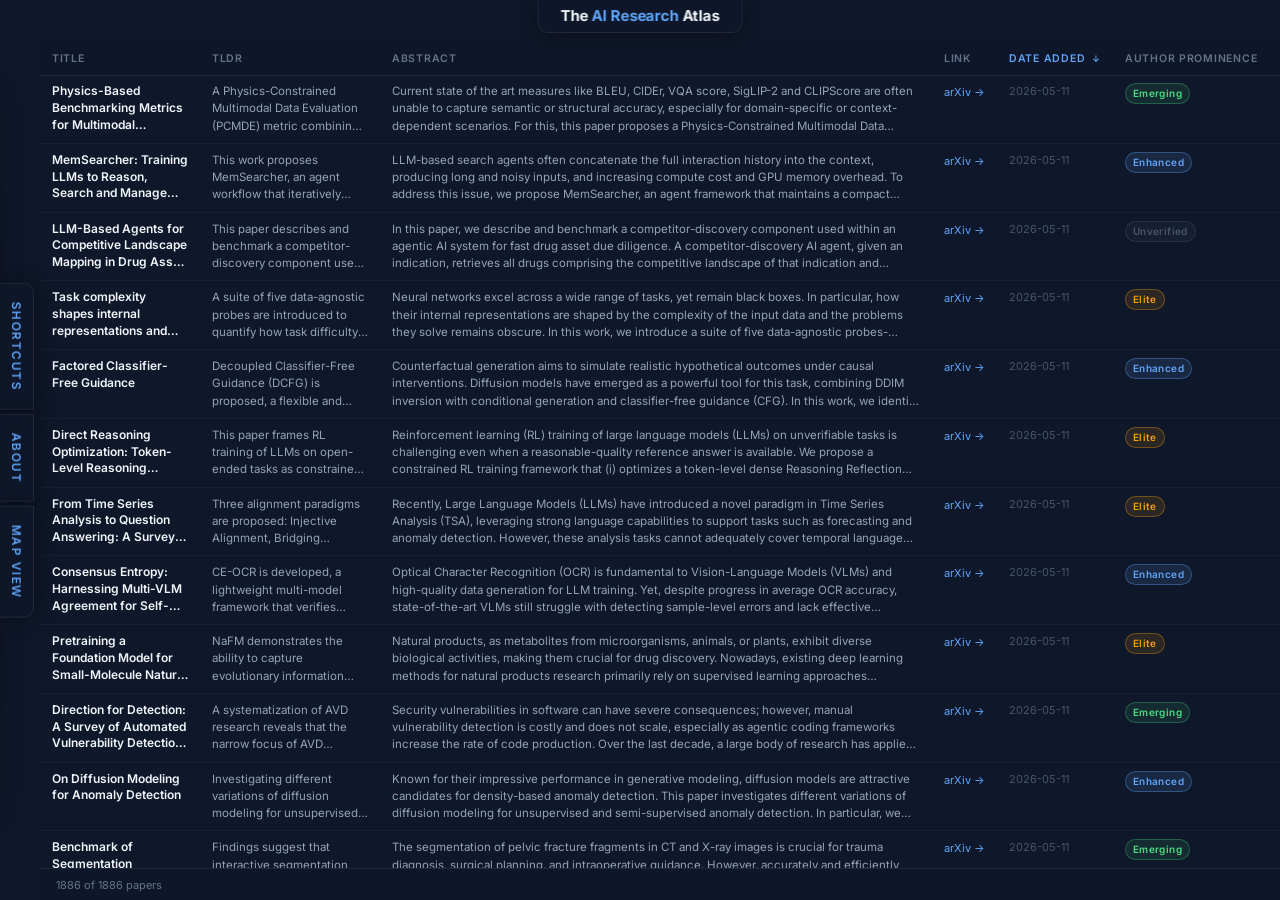
==== commit b731e1dd: "Deploying to gh-pages from @ LeeFischman/ai-research-atlas-staging@a27f063b7c01c1753472ad47400727b35" ====
--- a/grid.html
+++ b/grid.html
@@ -341,7 +341,7 @@
   </div>
   <div class="arm-footer">
     <div class="arm-status-dot"></div>
-    <span class="arm-status-text">Last updated <strong>May 09, 2026 UTC</strong></span>
+    <span class="arm-status-text">Last updated <strong>May 11, 2026 UTC</strong></span>
   </div>
 </div>
 
@@ -380,7 +380,7 @@
   </div>
   <div class="arm-footer">
     <div class="arm-status-dot"></div>
-    <span class="arm-status-text">Last updated <strong>May 09, 2026 UTC</strong></span>
+    <span class="arm-status-text">Last updated <strong>May 11, 2026 UTC</strong></span>
   </div>
 </div>
 
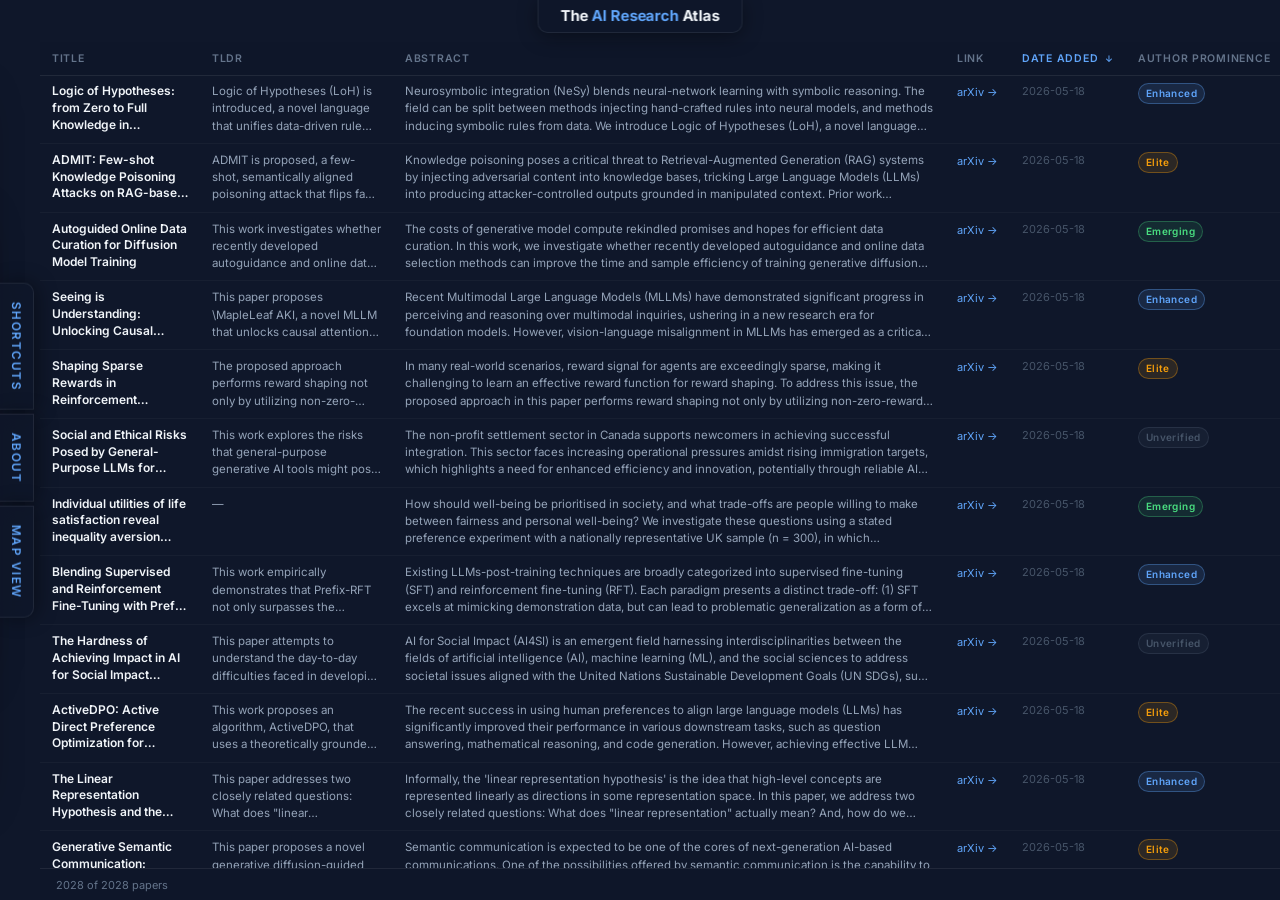
==== commit 0e687bee: "Deploying to gh-pages from @ LeeFischman/ai-research-atlas-staging@8514bd7eee0d5b97023169ff5515af9fe" ====
--- a/grid.html
+++ b/grid.html
@@ -341,7 +341,7 @@
   </div>
   <div class="arm-footer">
     <div class="arm-status-dot"></div>
-    <span class="arm-status-text">Last updated <strong>May 11, 2026 UTC</strong></span>
+    <span class="arm-status-text">Last updated <strong>May 18, 2026 UTC</strong></span>
   </div>
 </div>
 
@@ -380,7 +380,7 @@
   </div>
   <div class="arm-footer">
     <div class="arm-status-dot"></div>
-    <span class="arm-status-text">Last updated <strong>May 11, 2026 UTC</strong></span>
+    <span class="arm-status-text">Last updated <strong>May 18, 2026 UTC</strong></span>
   </div>
 </div>
 
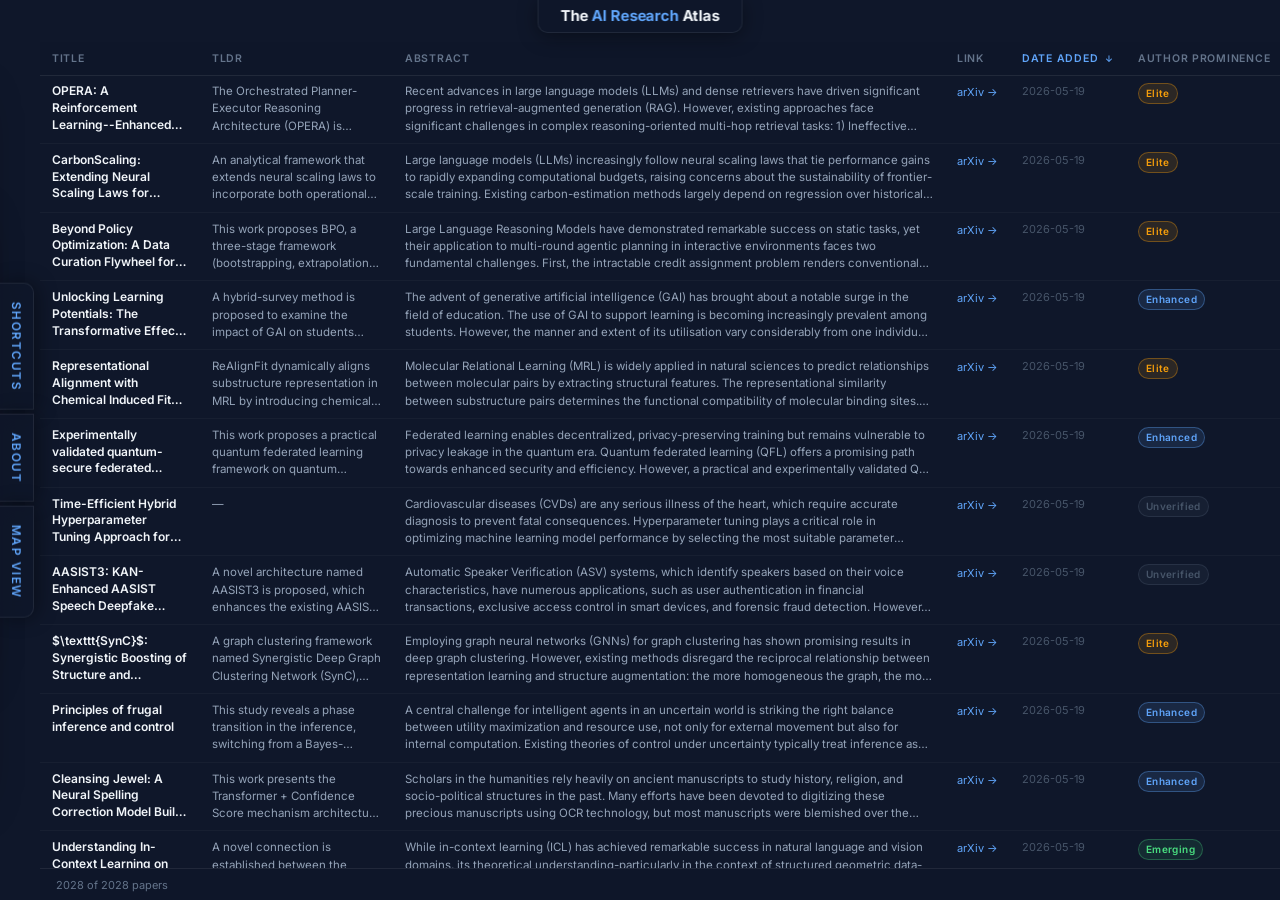
==== commit e5026b65: "Deploying to gh-pages from @ LeeFischman/ai-research-atlas-staging@c4fc6e5ab496c4a42e5d1f192eb1fcf7a" ====
--- a/grid.html
+++ b/grid.html
@@ -341,7 +341,7 @@
   </div>
   <div class="arm-footer">
     <div class="arm-status-dot"></div>
-    <span class="arm-status-text">Last updated <strong>May 18, 2026 UTC</strong></span>
+    <span class="arm-status-text">Last updated <strong>May 19, 2026 UTC</strong></span>
   </div>
 </div>
 
@@ -380,7 +380,7 @@
   </div>
   <div class="arm-footer">
     <div class="arm-status-dot"></div>
-    <span class="arm-status-text">Last updated <strong>May 18, 2026 UTC</strong></span>
+    <span class="arm-status-text">Last updated <strong>May 19, 2026 UTC</strong></span>
   </div>
 </div>
 
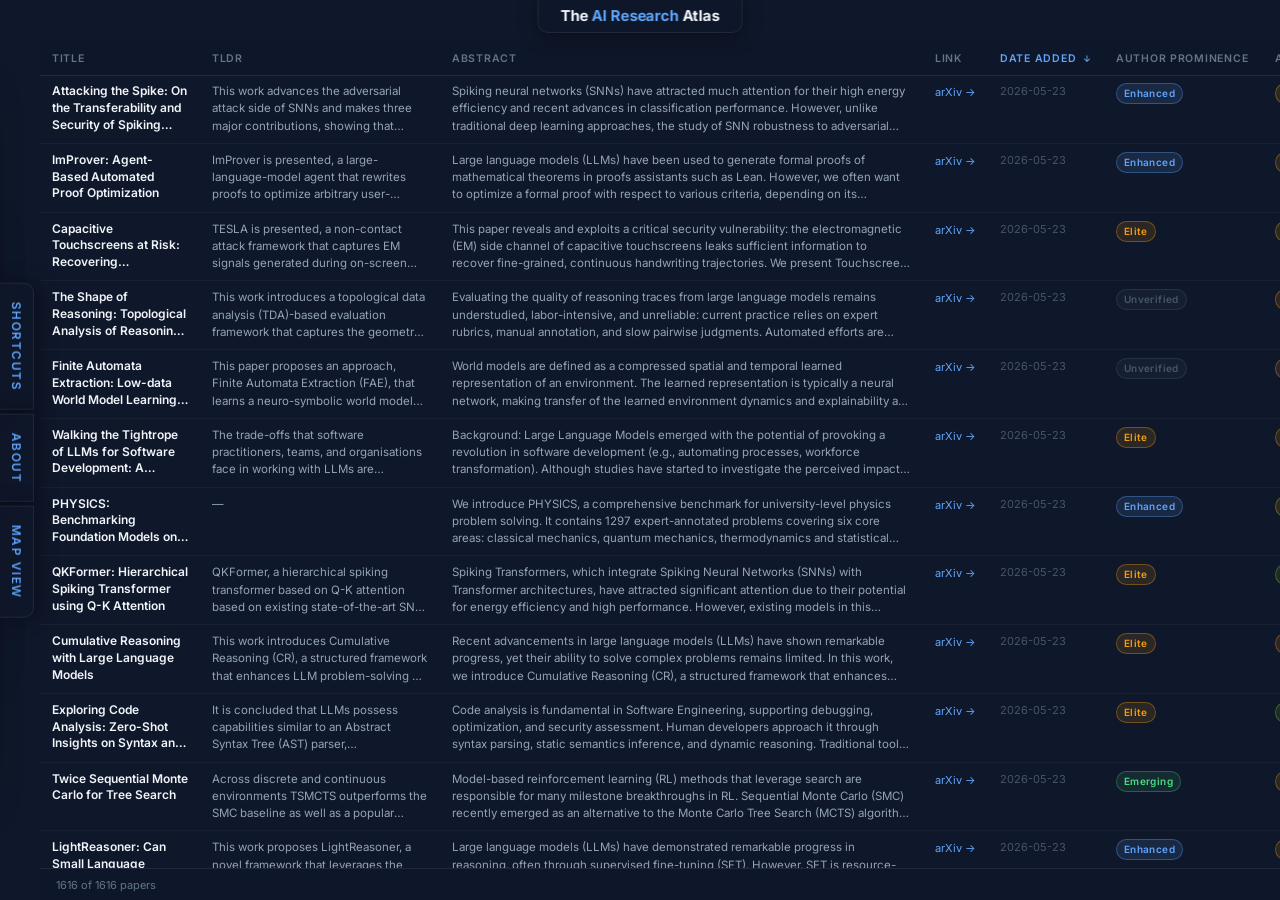
==== commit ca97bc95: "Deploying to gh-pages from @ LeeFischman/ai-research-atlas-staging@41c9bcc4b01cdadf8a5c226bf46aeee91" ====
--- a/grid.html
+++ b/grid.html
@@ -341,7 +341,7 @@
   </div>
   <div class="arm-footer">
     <div class="arm-status-dot"></div>
-    <span class="arm-status-text">Last updated <strong>May 19, 2026 UTC</strong></span>
+    <span class="arm-status-text">Last updated <strong>May 23, 2026 UTC</strong></span>
   </div>
 </div>
 
@@ -380,7 +380,7 @@
   </div>
   <div class="arm-footer">
     <div class="arm-status-dot"></div>
-    <span class="arm-status-text">Last updated <strong>May 19, 2026 UTC</strong></span>
+    <span class="arm-status-text">Last updated <strong>May 23, 2026 UTC</strong></span>
   </div>
 </div>
 
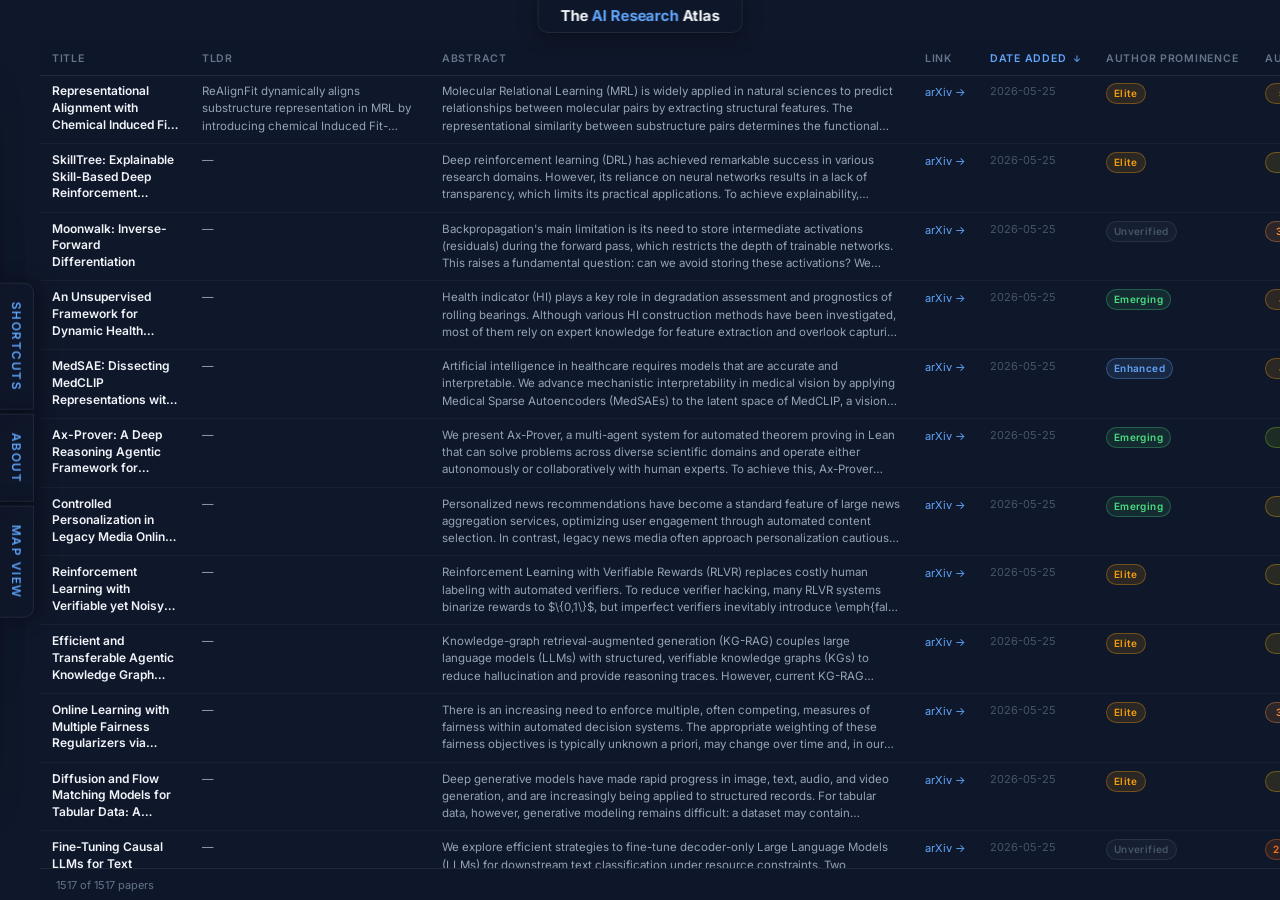
==== commit fc30e03f: "Deploying to gh-pages from @ LeeFischman/ai-research-atlas-staging@bf102d19346d2046139bc696b507b55af" ====
--- a/grid.html
+++ b/grid.html
@@ -341,7 +341,7 @@
   </div>
   <div class="arm-footer">
     <div class="arm-status-dot"></div>
-    <span class="arm-status-text">Last updated <strong>May 23, 2026 UTC</strong></span>
+    <span class="arm-status-text">Last updated <strong>May 25, 2026 UTC</strong></span>
   </div>
 </div>
 
@@ -380,7 +380,7 @@
   </div>
   <div class="arm-footer">
     <div class="arm-status-dot"></div>
-    <span class="arm-status-text">Last updated <strong>May 23, 2026 UTC</strong></span>
+    <span class="arm-status-text">Last updated <strong>May 25, 2026 UTC</strong></span>
   </div>
 </div>
 
